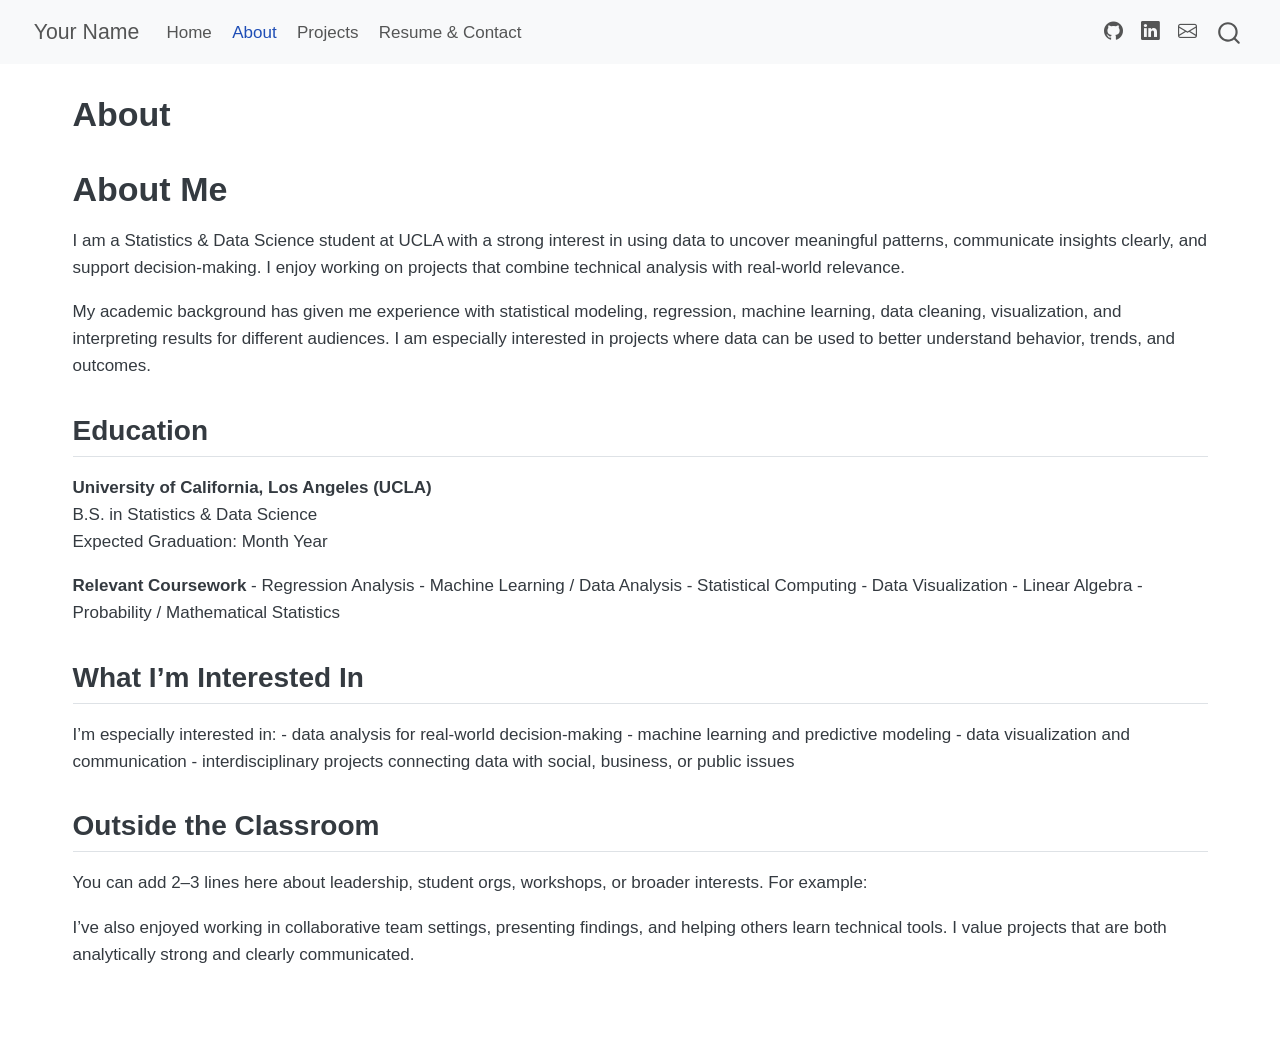
==== docs/about.html @ 76c294b5 "website build" ====
<!DOCTYPE html>
<html xmlns="http://www.w3.org/1999/xhtml" lang="en" xml:lang="en"><head>

<meta charset="utf-8">
<meta name="generator" content="quarto-1.8.25">

<meta name="viewport" content="width=device-width, initial-scale=1.0, user-scalable=yes">


<title>About – Your Name</title>
<style>
code{white-space: pre-wrap;}
span.smallcaps{font-variant: small-caps;}
div.columns{display: flex; gap: min(4vw, 1.5em);}
div.column{flex: auto; overflow-x: auto;}
div.hanging-indent{margin-left: 1.5em; text-indent: -1.5em;}
ul.task-list{list-style: none;}
ul.task-list li input[type="checkbox"] {
  width: 0.8em;
  margin: 0 0.8em 0.2em -1em; /* quarto-specific, see https://github.com/quarto-dev/quarto-cli/issues/4556 */ 
  vertical-align: middle;
}
</style>


<script src="site_libs/quarto-nav/quarto-nav.js"></script>
<script src="site_libs/quarto-nav/headroom.min.js"></script>
<script src="site_libs/clipboard/clipboard.min.js"></script>
<script src="site_libs/quarto-search/autocomplete.umd.js"></script>
<script src="site_libs/quarto-search/fuse.min.js"></script>
<script src="site_libs/quarto-search/quarto-search.js"></script>
<meta name="quarto:offset" content="./">
<script src="site_libs/quarto-html/quarto.js" type="module"></script>
<script src="site_libs/quarto-html/tabsets/tabsets.js" type="module"></script>
<script src="site_libs/quarto-html/axe/axe-check.js" type="module"></script>
<script src="site_libs/quarto-html/popper.min.js"></script>
<script src="site_libs/quarto-html/tippy.umd.min.js"></script>
<script src="site_libs/quarto-html/anchor.min.js"></script>
<link href="site_libs/quarto-html/tippy.css" rel="stylesheet">
<link href="site_libs/quarto-html/quarto-syntax-highlighting-7b89279ff1a6dce999919e0e67d4d9ec.css" rel="stylesheet" id="quarto-text-highlighting-styles">
<script src="site_libs/bootstrap/bootstrap.min.js"></script>
<link href="site_libs/bootstrap/bootstrap-icons.css" rel="stylesheet">
<link href="site_libs/bootstrap/bootstrap-e31584831b205ffbb2d98406f31c2a5b.min.css" rel="stylesheet" append-hash="true" id="quarto-bootstrap" data-mode="light">
<script id="quarto-search-options" type="application/json">{
  "location": "navbar",
  "copy-button": false,
  "collapse-after": 3,
  "panel-placement": "end",
  "type": "overlay",
  "limit": 50,
  "keyboard-shortcut": [
    "f",
    "/",
    "s"
  ],
  "show-item-context": false,
  "language": {
    "search-no-results-text": "No results",
    "search-matching-documents-text": "matching documents",
    "search-copy-link-title": "Copy link to search",
    "search-hide-matches-text": "Hide additional matches",
    "search-more-match-text": "more match in this document",
    "search-more-matches-text": "more matches in this document",
    "search-clear-button-title": "Clear",
    "search-text-placeholder": "",
    "search-detached-cancel-button-title": "Cancel",
    "search-submit-button-title": "Submit",
    "search-label": "Search"
  }
}</script>


<link rel="stylesheet" href="styles.css">
</head>

<body class="nav-fixed quarto-light">

<div id="quarto-search-results"></div>
  <header id="quarto-header" class="headroom fixed-top">
    <nav class="navbar navbar-expand-lg " data-bs-theme="dark">
      <div class="navbar-container container-fluid">
      <div class="navbar-brand-container mx-auto">
    <a href="./index.html" class="navbar-brand navbar-brand-logo">
    </a>
    <a class="navbar-brand" href="./index.html">
    <span class="navbar-title">Your Name</span>
    </a>
  </div>
            <div id="quarto-search" class="" title="Search"></div>
          <button class="navbar-toggler" type="button" data-bs-toggle="collapse" data-bs-target="#navbarCollapse" aria-controls="navbarCollapse" role="menu" aria-expanded="false" aria-label="Toggle navigation" onclick="if (window.quartoToggleHeadroom) { window.quartoToggleHeadroom(); }">
  <span class="navbar-toggler-icon"></span>
</button>
          <div class="collapse navbar-collapse" id="navbarCollapse">
            <ul class="navbar-nav navbar-nav-scroll me-auto">
  <li class="nav-item">
    <a class="nav-link" href="./index.html"> 
<span class="menu-text">Home</span></a>
  </li>  
  <li class="nav-item">
    <a class="nav-link active" href="./about.html" aria-current="page"> 
<span class="menu-text">About</span></a>
  </li>  
  <li class="nav-item">
    <a class="nav-link" href="./projects.html"> 
<span class="menu-text">Projects</span></a>
  </li>  
  <li class="nav-item">
    <a class="nav-link" href="./resume.html"> 
<span class="menu-text">Resume &amp; Contact</span></a>
  </li>  
</ul>
            <ul class="navbar-nav navbar-nav-scroll ms-auto">
  <li class="nav-item compact">
    <a class="nav-link" href="https://github.com/yourusername"> <i class="bi bi-github" role="img">
</i> 
<span class="menu-text"></span></a>
  </li>  
  <li class="nav-item compact">
    <a class="nav-link" href="https://www.linkedin.com/in/yourlinkedin"> <i class="bi bi-linkedin" role="img">
</i> 
<span class="menu-text"></span></a>
  </li>  
  <li class="nav-item compact">
    <a class="nav-link" href="mailto:youremail@example.com"> <i class="bi bi-envelope" role="img">
</i> 
<span class="menu-text"></span></a>
  </li>  
</ul>
          </div> <!-- /navcollapse -->
            <div class="quarto-navbar-tools">
</div>
      </div> <!-- /container-fluid -->
    </nav>
</header>
<!-- content -->
<div id="quarto-content" class="quarto-container page-columns page-rows-contents page-layout-full page-navbar">
<!-- sidebar -->
<!-- margin-sidebar -->
    
<!-- main -->
<main class="content column-page" id="quarto-document-content">

<header id="title-block-header" class="quarto-title-block default">
<div class="quarto-title">
<h1 class="title">About</h1>
</div>



<div class="quarto-title-meta column-page">

    
  
    
  </div>
  


</header>


<section id="about-me" class="level1">
<h1>About Me</h1>
<p>I am a Statistics &amp; Data Science student at UCLA with a strong interest in using data to uncover meaningful patterns, communicate insights clearly, and support decision-making. I enjoy working on projects that combine technical analysis with real-world relevance.</p>
<p>My academic background has given me experience with statistical modeling, regression, machine learning, data cleaning, visualization, and interpreting results for different audiences. I am especially interested in projects where data can be used to better understand behavior, trends, and outcomes.</p>
<section id="education" class="level2">
<h2 class="anchored" data-anchor-id="education">Education</h2>
<p><strong>University of California, Los Angeles (UCLA)</strong><br>
B.S. in Statistics &amp; Data Science<br>
Expected Graduation: Month Year</p>
<p><strong>Relevant Coursework</strong> - Regression Analysis - Machine Learning / Data Analysis - Statistical Computing - Data Visualization - Linear Algebra - Probability / Mathematical Statistics</p>
</section>
<section id="what-im-interested-in" class="level2">
<h2 class="anchored" data-anchor-id="what-im-interested-in">What I’m Interested In</h2>
<p>I’m especially interested in: - data analysis for real-world decision-making - machine learning and predictive modeling - data visualization and communication - interdisciplinary projects connecting data with social, business, or public issues</p>
</section>
<section id="outside-the-classroom" class="level2">
<h2 class="anchored" data-anchor-id="outside-the-classroom">Outside the Classroom</h2>
<p>You can add 2–3 lines here about leadership, student orgs, workshops, or broader interests. For example:</p>
<p>I’ve also enjoyed working in collaborative team settings, presenting findings, and helping others learn technical tools. I value projects that are both analytically strong and clearly communicated.</p>


</section>
</section>

</main> <!-- /main -->
<script id="quarto-html-after-body" type="application/javascript">
  window.document.addEventListener("DOMContentLoaded", function (event) {
    const icon = "";
    const anchorJS = new window.AnchorJS();
    anchorJS.options = {
      placement: 'right',
      icon: icon
    };
    anchorJS.add('.anchored');
    const isCodeAnnotation = (el) => {
      for (const clz of el.classList) {
        if (clz.startsWith('code-annotation-')) {                     
          return true;
        }
      }
      return false;
    }
    const onCopySuccess = function(e) {
      // button target
      const button = e.trigger;
      // don't keep focus
      button.blur();
      // flash "checked"
      button.classList.add('code-copy-button-checked');
      var currentTitle = button.getAttribute("title");
      button.setAttribute("title", "Copied!");
      let tooltip;
      if (window.bootstrap) {
        button.setAttribute("data-bs-toggle", "tooltip");
        button.setAttribute("data-bs-placement", "left");
        button.setAttribute("data-bs-title", "Copied!");
        tooltip = new bootstrap.Tooltip(button, 
          { trigger: "manual", 
            customClass: "code-copy-button-tooltip",
            offset: [0, -8]});
        tooltip.show();    
      }
      setTimeout(function() {
        if (tooltip) {
          tooltip.hide();
          button.removeAttribute("data-bs-title");
          button.removeAttribute("data-bs-toggle");
          button.removeAttribute("data-bs-placement");
        }
        button.setAttribute("title", currentTitle);
        button.classList.remove('code-copy-button-checked');
      }, 1000);
      // clear code selection
      e.clearSelection();
    }
    const getTextToCopy = function(trigger) {
      const outerScaffold = trigger.parentElement.cloneNode(true);
      const codeEl = outerScaffold.querySelector('code');
      for (const childEl of codeEl.children) {
        if (isCodeAnnotation(childEl)) {
          childEl.remove();
        }
      }
      return codeEl.innerText;
    }
    const clipboard = new window.ClipboardJS('.code-copy-button:not([data-in-quarto-modal])', {
      text: getTextToCopy
    });
    clipboard.on('success', onCopySuccess);
    if (window.document.getElementById('quarto-embedded-source-code-modal')) {
      const clipboardModal = new window.ClipboardJS('.code-copy-button[data-in-quarto-modal]', {
        text: getTextToCopy,
        container: window.document.getElementById('quarto-embedded-source-code-modal')
      });
      clipboardModal.on('success', onCopySuccess);
    }
      var localhostRegex = new RegExp(/^(?:http|https):\/\/localhost\:?[0-9]*\//);
      var mailtoRegex = new RegExp(/^mailto:/);
        var filterRegex = new RegExp('/' + window.location.host + '/');
      var isInternal = (href) => {
          return filterRegex.test(href) || localhostRegex.test(href) || mailtoRegex.test(href);
      }
      // Inspect non-navigation links and adorn them if external
     var links = window.document.querySelectorAll('a[href]:not(.nav-link):not(.navbar-brand):not(.toc-action):not(.sidebar-link):not(.sidebar-item-toggle):not(.pagination-link):not(.no-external):not([aria-hidden]):not(.dropdown-item):not(.quarto-navigation-tool):not(.about-link)');
      for (var i=0; i<links.length; i++) {
        const link = links[i];
        if (!isInternal(link.href)) {
          // undo the damage that might have been done by quarto-nav.js in the case of
          // links that we want to consider external
          if (link.dataset.originalHref !== undefined) {
            link.href = link.dataset.originalHref;
          }
        }
      }
    function tippyHover(el, contentFn, onTriggerFn, onUntriggerFn) {
      const config = {
        allowHTML: true,
        maxWidth: 500,
        delay: 100,
        arrow: false,
        appendTo: function(el) {
            return el.parentElement;
        },
        interactive: true,
        interactiveBorder: 10,
        theme: 'quarto',
        placement: 'bottom-start',
      };
      if (contentFn) {
        config.content = contentFn;
      }
      if (onTriggerFn) {
        config.onTrigger = onTriggerFn;
      }
      if (onUntriggerFn) {
        config.onUntrigger = onUntriggerFn;
      }
      window.tippy(el, config); 
    }
    const noterefs = window.document.querySelectorAll('a[role="doc-noteref"]');
    for (var i=0; i<noterefs.length; i++) {
      const ref = noterefs[i];
      tippyHover(ref, function() {
        // use id or data attribute instead here
        let href = ref.getAttribute('data-footnote-href') || ref.getAttribute('href');
        try { href = new URL(href).hash; } catch {}
        const id = href.replace(/^#\/?/, "");
        const note = window.document.getElementById(id);
        if (note) {
          return note.innerHTML;
        } else {
          return "";
        }
      });
    }
    const xrefs = window.document.querySelectorAll('a.quarto-xref');
    const processXRef = (id, note) => {
      // Strip column container classes
      const stripColumnClz = (el) => {
        el.classList.remove("page-full", "page-columns");
        if (el.children) {
          for (const child of el.children) {
            stripColumnClz(child);
          }
        }
      }
      stripColumnClz(note)
      if (id === null || id.startsWith('sec-')) {
        // Special case sections, only their first couple elements
        const container = document.createElement("div");
        if (note.children && note.children.length > 2) {
          container.appendChild(note.children[0].cloneNode(true));
          for (let i = 1; i < note.children.length; i++) {
            const child = note.children[i];
            if (child.tagName === "P" && child.innerText === "") {
              continue;
            } else {
              container.appendChild(child.cloneNode(true));
              break;
            }
          }
          if (window.Quarto?.typesetMath) {
            window.Quarto.typesetMath(container);
          }
          return container.innerHTML
        } else {
          if (window.Quarto?.typesetMath) {
            window.Quarto.typesetMath(note);
          }
          return note.innerHTML;
        }
      } else {
        // Remove any anchor links if they are present
        const anchorLink = note.querySelector('a.anchorjs-link');
        if (anchorLink) {
          anchorLink.remove();
        }
        if (window.Quarto?.typesetMath) {
          window.Quarto.typesetMath(note);
        }
        if (note.classList.contains("callout")) {
          return note.outerHTML;
        } else {
          return note.innerHTML;
        }
      }
    }
    for (var i=0; i<xrefs.length; i++) {
      const xref = xrefs[i];
      tippyHover(xref, undefined, function(instance) {
        instance.disable();
        let url = xref.getAttribute('href');
        let hash = undefined; 
        if (url.startsWith('#')) {
          hash = url;
        } else {
          try { hash = new URL(url).hash; } catch {}
        }
        if (hash) {
          const id = hash.replace(/^#\/?/, "");
          const note = window.document.getElementById(id);
          if (note !== null) {
            try {
              const html = processXRef(id, note.cloneNode(true));
              instance.setContent(html);
            } finally {
              instance.enable();
              instance.show();
            }
          } else {
            // See if we can fetch this
            fetch(url.split('#')[0])
            .then(res => res.text())
            .then(html => {
              const parser = new DOMParser();
              const htmlDoc = parser.parseFromString(html, "text/html");
              const note = htmlDoc.getElementById(id);
              if (note !== null) {
                const html = processXRef(id, note);
                instance.setContent(html);
              } 
            }).finally(() => {
              instance.enable();
              instance.show();
            });
          }
        } else {
          // See if we can fetch a full url (with no hash to target)
          // This is a special case and we should probably do some content thinning / targeting
          fetch(url)
          .then(res => res.text())
          .then(html => {
            const parser = new DOMParser();
            const htmlDoc = parser.parseFromString(html, "text/html");
            const note = htmlDoc.querySelector('main.content');
            if (note !== null) {
              // This should only happen for chapter cross references
              // (since there is no id in the URL)
              // remove the first header
              if (note.children.length > 0 && note.children[0].tagName === "HEADER") {
                note.children[0].remove();
              }
              const html = processXRef(null, note);
              instance.setContent(html);
            } 
          }).finally(() => {
            instance.enable();
            instance.show();
          });
        }
      }, function(instance) {
      });
    }
        let selectedAnnoteEl;
        const selectorForAnnotation = ( cell, annotation) => {
          let cellAttr = 'data-code-cell="' + cell + '"';
          let lineAttr = 'data-code-annotation="' +  annotation + '"';
          const selector = 'span[' + cellAttr + '][' + lineAttr + ']';
          return selector;
        }
        const selectCodeLines = (annoteEl) => {
          const doc = window.document;
          const targetCell = annoteEl.getAttribute("data-target-cell");
          const targetAnnotation = annoteEl.getAttribute("data-target-annotation");
          const annoteSpan = window.document.querySelector(selectorForAnnotation(targetCell, targetAnnotation));
          const lines = annoteSpan.getAttribute("data-code-lines").split(",");
          const lineIds = lines.map((line) => {
            return targetCell + "-" + line;
          })
          let top = null;
          let height = null;
          let parent = null;
          if (lineIds.length > 0) {
              //compute the position of the single el (top and bottom and make a div)
              const el = window.document.getElementById(lineIds[0]);
              top = el.offsetTop;
              height = el.offsetHeight;
              parent = el.parentElement.parentElement;
            if (lineIds.length > 1) {
              const lastEl = window.document.getElementById(lineIds[lineIds.length - 1]);
              const bottom = lastEl.offsetTop + lastEl.offsetHeight;
              height = bottom - top;
            }
            if (top !== null && height !== null && parent !== null) {
              // cook up a div (if necessary) and position it 
              let div = window.document.getElementById("code-annotation-line-highlight");
              if (div === null) {
                div = window.document.createElement("div");
                div.setAttribute("id", "code-annotation-line-highlight");
                div.style.position = 'absolute';
                parent.appendChild(div);
              }
              div.style.top = top - 2 + "px";
              div.style.height = height + 4 + "px";
              div.style.left = 0;
              let gutterDiv = window.document.getElementById("code-annotation-line-highlight-gutter");
              if (gutterDiv === null) {
                gutterDiv = window.document.createElement("div");
                gutterDiv.setAttribute("id", "code-annotation-line-highlight-gutter");
                gutterDiv.style.position = 'absolute';
                const codeCell = window.document.getElementById(targetCell);
                const gutter = codeCell.querySelector('.code-annotation-gutter');
                gutter.appendChild(gutterDiv);
              }
              gutterDiv.style.top = top - 2 + "px";
              gutterDiv.style.height = height + 4 + "px";
            }
            selectedAnnoteEl = annoteEl;
          }
        };
        const unselectCodeLines = () => {
          const elementsIds = ["code-annotation-line-highlight", "code-annotation-line-highlight-gutter"];
          elementsIds.forEach((elId) => {
            const div = window.document.getElementById(elId);
            if (div) {
              div.remove();
            }
          });
          selectedAnnoteEl = undefined;
        };
          // Handle positioning of the toggle
      window.addEventListener(
        "resize",
        throttle(() => {
          elRect = undefined;
          if (selectedAnnoteEl) {
            selectCodeLines(selectedAnnoteEl);
          }
        }, 10)
      );
      function throttle(fn, ms) {
      let throttle = false;
      let timer;
        return (...args) => {
          if(!throttle) { // first call gets through
              fn.apply(this, args);
              throttle = true;
          } else { // all the others get throttled
              if(timer) clearTimeout(timer); // cancel #2
              timer = setTimeout(() => {
                fn.apply(this, args);
                timer = throttle = false;
              }, ms);
          }
        };
      }
        // Attach click handler to the DT
        const annoteDls = window.document.querySelectorAll('dt[data-target-cell]');
        for (const annoteDlNode of annoteDls) {
          annoteDlNode.addEventListener('click', (event) => {
            const clickedEl = event.target;
            if (clickedEl !== selectedAnnoteEl) {
              unselectCodeLines();
              const activeEl = window.document.querySelector('dt[data-target-cell].code-annotation-active');
              if (activeEl) {
                activeEl.classList.remove('code-annotation-active');
              }
              selectCodeLines(clickedEl);
              clickedEl.classList.add('code-annotation-active');
            } else {
              // Unselect the line
              unselectCodeLines();
              clickedEl.classList.remove('code-annotation-active');
            }
          });
        }
    const findCites = (el) => {
      const parentEl = el.parentElement;
      if (parentEl) {
        const cites = parentEl.dataset.cites;
        if (cites) {
          return {
            el,
            cites: cites.split(' ')
          };
        } else {
          return findCites(el.parentElement)
        }
      } else {
        return undefined;
      }
    };
    var bibliorefs = window.document.querySelectorAll('a[role="doc-biblioref"]');
    for (var i=0; i<bibliorefs.length; i++) {
      const ref = bibliorefs[i];
      const citeInfo = findCites(ref);
      if (citeInfo) {
        tippyHover(citeInfo.el, function() {
          var popup = window.document.createElement('div');
          citeInfo.cites.forEach(function(cite) {
            var citeDiv = window.document.createElement('div');
            citeDiv.classList.add('hanging-indent');
            citeDiv.classList.add('csl-entry');
            var biblioDiv = window.document.getElementById('ref-' + cite);
            if (biblioDiv) {
              citeDiv.innerHTML = biblioDiv.innerHTML;
            }
            popup.appendChild(citeDiv);
          });
          return popup.innerHTML;
        });
      }
    }
  });
  </script>
</div> <!-- /content -->




</body></html>
---- docs/site_libs/quarto-html/tippy.css ----
.tippy-box[data-animation=fade][data-state=hidden]{opacity:0}[data-tippy-root]{max-width:calc(100vw - 10px)}.tippy-box{position:relative;background-color:#333;color:#fff;border-radius:4px;font-size:14px;line-height:1.4;white-space:normal;outline:0;transition-property:transform,visibility,opacity}.tippy-box[data-placement^=top]>.tippy-arrow{bottom:0}.tippy-box[data-placement^=top]>.tippy-arrow:before{bottom:-7px;left:0;border-width:8px 8px 0;border-top-color:initial;transform-origin:center top}.tippy-box[data-placement^=bottom]>.tippy-arrow{top:0}.tippy-box[data-placement^=bottom]>.tippy-arrow:before{top:-7px;left:0;border-width:0 8px 8px;border-bottom-color:initial;transform-origin:center bottom}.tippy-box[data-placement^=left]>.tippy-arrow{right:0}.tippy-box[data-placement^=left]>.tippy-arrow:before{border-width:8px 0 8px 8px;border-left-color:initial;right:-7px;transform-origin:center left}.tippy-box[data-placement^=right]>.tippy-arrow{left:0}.tippy-box[data-placement^=right]>.tippy-arrow:before{left:-7px;border-width:8px 8px 8px 0;border-right-color:initial;transform-origin:center right}.tippy-box[data-inertia][data-state=visible]{transition-timing-function:cubic-bezier(.54,1.5,.38,1.11)}.tippy-arrow{width:16px;height:16px;color:#333}.tippy-arrow:before{content:"";position:absolute;border-color:transparent;border-style:solid}.tippy-content{position:relative;padding:5px 9px;z-index:1}
---- docs/site_libs/quarto-html/quarto-syntax-highlighting-7b89279ff1a6dce999919e0e67d4d9ec.css ----
/* quarto syntax highlight colors */
:root {
  --quarto-hl-ot-color: #003B4F;
  --quarto-hl-at-color: #657422;
  --quarto-hl-ss-color: #20794D;
  --quarto-hl-an-color: #5E5E5E;
  --quarto-hl-fu-color: #4758AB;
  --quarto-hl-st-color: #20794D;
  --quarto-hl-cf-color: #003B4F;
  --quarto-hl-op-color: #5E5E5E;
  --quarto-hl-er-color: #AD0000;
  --quarto-hl-bn-color: #AD0000;
  --quarto-hl-al-color: #AD0000;
  --quarto-hl-va-color: #111111;
  --quarto-hl-bu-color: inherit;
  --quarto-hl-ex-color: inherit;
  --quarto-hl-pp-color: #AD0000;
  --quarto-hl-in-color: #5E5E5E;
  --quarto-hl-vs-color: #20794D;
  --quarto-hl-wa-color: #5E5E5E;
  --quarto-hl-do-color: #5E5E5E;
  --quarto-hl-im-color: #00769E;
  --quarto-hl-ch-color: #20794D;
  --quarto-hl-dt-color: #AD0000;
  --quarto-hl-fl-color: #AD0000;
  --quarto-hl-co-color: #5E5E5E;
  --quarto-hl-cv-color: #5E5E5E;
  --quarto-hl-cn-color: #8f5902;
  --quarto-hl-sc-color: #5E5E5E;
  --quarto-hl-dv-color: #AD0000;
  --quarto-hl-kw-color: #003B4F;
}

/* other quarto variables */
:root {
  --quarto-font-monospace: SFMono-Regular, Menlo, Monaco, Consolas, "Liberation Mono", "Courier New", monospace;
}

/* syntax highlight based on Pandoc's rules */
pre > code.sourceCode > span {
  color: #003B4F;
}

code.sourceCode > span {
  color: #003B4F;
}

div.sourceCode,
div.sourceCode pre.sourceCode {
  color: #003B4F;
}

/* Normal */
code span {
  color: #003B4F;
}

/* Alert */
code span.al {
  color: #AD0000;
  font-style: inherit;
}

/* Annotation */
code span.an {
  color: #5E5E5E;
  font-style: inherit;
}

/* Attribute */
code span.at {
  color: #657422;
  font-style: inherit;
}

/* BaseN */
code span.bn {
  color: #AD0000;
  font-style: inherit;
}

/* BuiltIn */
code span.bu {
  font-style: inherit;
}

/* ControlFlow */
code span.cf {
  color: #003B4F;
  font-weight: bold;
  font-style: inherit;
}

/* Char */
code span.ch {
  color: #20794D;
  font-style: inherit;
}

/* Constant */
code span.cn {
  color: #8f5902;
  font-style: inherit;
}

/* Comment */
code span.co {
  color: #5E5E5E;
  font-style: inherit;
}

/* CommentVar */
code span.cv {
  color: #5E5E5E;
  font-style: italic;
}

/* Documentation */
code span.do {
  color: #5E5E5E;
  font-style: italic;
}

/* DataType */
code span.dt {
  color: #AD0000;
  font-style: inherit;
}

/* DecVal */
code span.dv {
  color: #AD0000;
  font-style: inherit;
}

/* Error */
code span.er {
  color: #AD0000;
  font-style: inherit;
}

/* Extension */
code span.ex {
  font-style: inherit;
}

/* Float */
code span.fl {
  color: #AD0000;
  font-style: inherit;
}

/* Function */
code span.fu {
  color: #4758AB;
  font-style: inherit;
}

/* Import */
code span.im {
  color: #00769E;
  font-style: inherit;
}

/* Information */
code span.in {
  color: #5E5E5E;
  font-style: inherit;
}

/* Keyword */
code span.kw {
  color: #003B4F;
  font-weight: bold;
  font-style: inherit;
}

/* Operator */
code span.op {
  color: #5E5E5E;
  font-style: inherit;
}

/* Other */
code span.ot {
  color: #003B4F;
  font-style: inherit;
}

/* Preprocessor */
code span.pp {
  color: #AD0000;
  font-style: inherit;
}

/* SpecialChar */
code span.sc {
  color: #5E5E5E;
  font-style: inherit;
}

/* SpecialString */
code span.ss {
  color: #20794D;
  font-style: inherit;
}

/* String */
code span.st {
  color: #20794D;
  font-style: inherit;
}

/* Variable */
code span.va {
  color: #111111;
  font-style: inherit;
}

/* VerbatimString */
code span.vs {
  color: #20794D;
  font-style: inherit;
}

/* Warning */
code span.wa {
  color: #5E5E5E;
  font-style: italic;
}

.prevent-inlining {
  content: "</";
}

/*# sourceMappingURL=3944bc705cfaf4c80e56f77c5205168a.css.map */
---- docs/styles.css ----
body {
  font-family: "Segoe UI", Arial, sans-serif;
  line-height: 1.6;
}

.navbar {
  font-weight: 500;
}

.hero-section {
  text-align: center;
  padding: 5rem 1rem 3rem 1rem;
  background: linear-gradient(to right, #f8f9fa, #e9f2ff);
  border-radius: 18px;
  margin-bottom: 2rem;
}

.hero-section h1 {
  font-size: 3rem;
  margin-bottom: 0.5rem;
}

.hero-section p {
  font-size: 1.2rem;
}

.grid {
  display: grid;
  grid-template-columns: repeat(auto-fit, minmax(250px, 1fr));
  gap: 1rem;
  margin-top: 2rem;
  margin-bottom: 2rem;
}

.card-custom {
  background: white;
  border: 1px solid #e5e5e5;
  border-radius: 16px;
  padding: 1.25rem;
  box-shadow: 0 4px 12px rgba(0,0,0,0.06);
}

.btn-custom {
  display: inline-block;
  margin: 0.5rem;
  padding: 0.75rem 1.25rem;
  background-color: #1f4e79;
  color: white;
  text-decoration: none;
  border-radius: 10px;
  font-weight: 600;
}

.btn-custom:hover {
  color: white;
  background-color: #173a5c;
}

.btn-custom-outline {
  display: inline-block;
  margin: 0.5rem;
  padding: 0.75rem 1.25rem;
  border: 2px solid #1f4e79;
  color: #1f4e79;
  text-decoration: none;
  border-radius: 10px;
  font-weight: 600;
}

.btn-custom-outline:hover {
  background-color: #1f4e79;
  color: white;
}

.profile-home {
  display: block;
  max-width: 220px;
  border-radius: 16px;
  margin: 2rem auto;
  box-shadow: 0 4px 12px rgba(0,0,0,0.12);
}
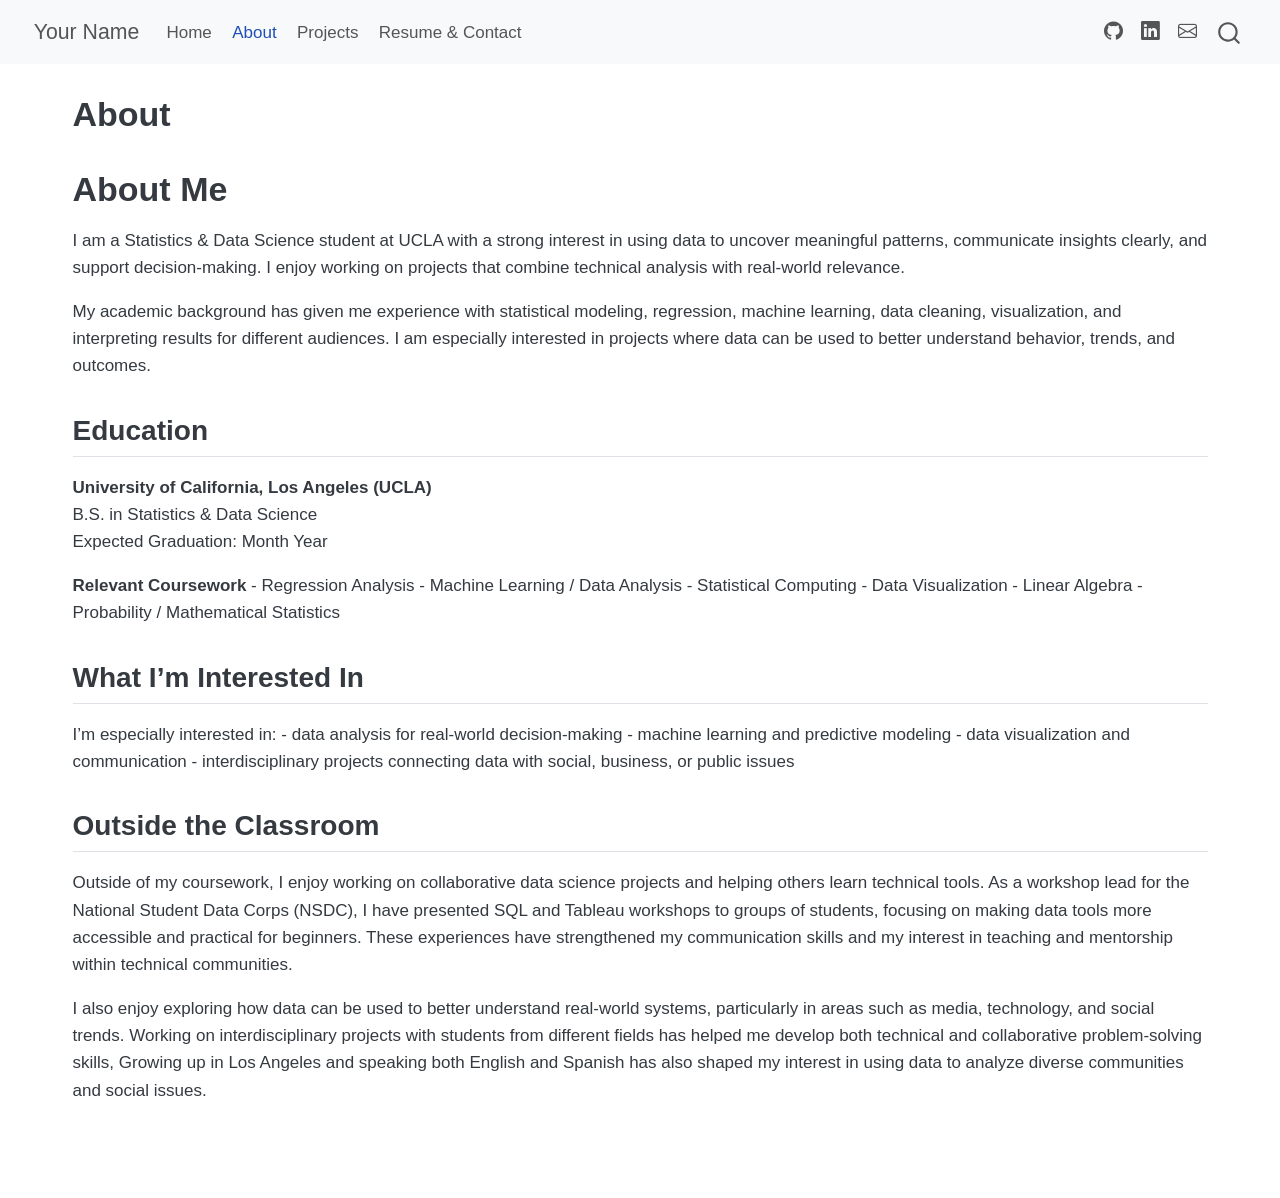
==== commit 794e9fd1: "background info" ====
--- a/docs/about.html
+++ b/docs/about.html
@@ -176,8 +176,8 @@
 </section>
 <section id="outside-the-classroom" class="level2">
 <h2 class="anchored" data-anchor-id="outside-the-classroom">Outside the Classroom</h2>
-<p>You can add 2–3 lines here about leadership, student orgs, workshops, or broader interests. For example:</p>
-<p>I’ve also enjoyed working in collaborative team settings, presenting findings, and helping others learn technical tools. I value projects that are both analytically strong and clearly communicated.</p>
+<p>Outside of my coursework, I enjoy working on collaborative data science projects and helping others learn technical tools. As a workshop lead for the National Student Data Corps (NSDC), I have presented SQL and Tableau workshops to groups of students, focusing on making data tools more accessible and practical for beginners. These experiences have strengthened my communication skills and my interest in teaching and mentorship within technical communities.</p>
+<p>I also enjoy exploring how data can be used to better understand real-world systems, particularly in areas such as media, technology, and social trends. Working on interdisciplinary projects with students from different fields has helped me develop both technical and collaborative problem-solving skills, Growing up in Los Angeles and speaking both English and Spanish has also shaped my interest in using data to analyze diverse communities and social issues.</p>
 
 
 </section>
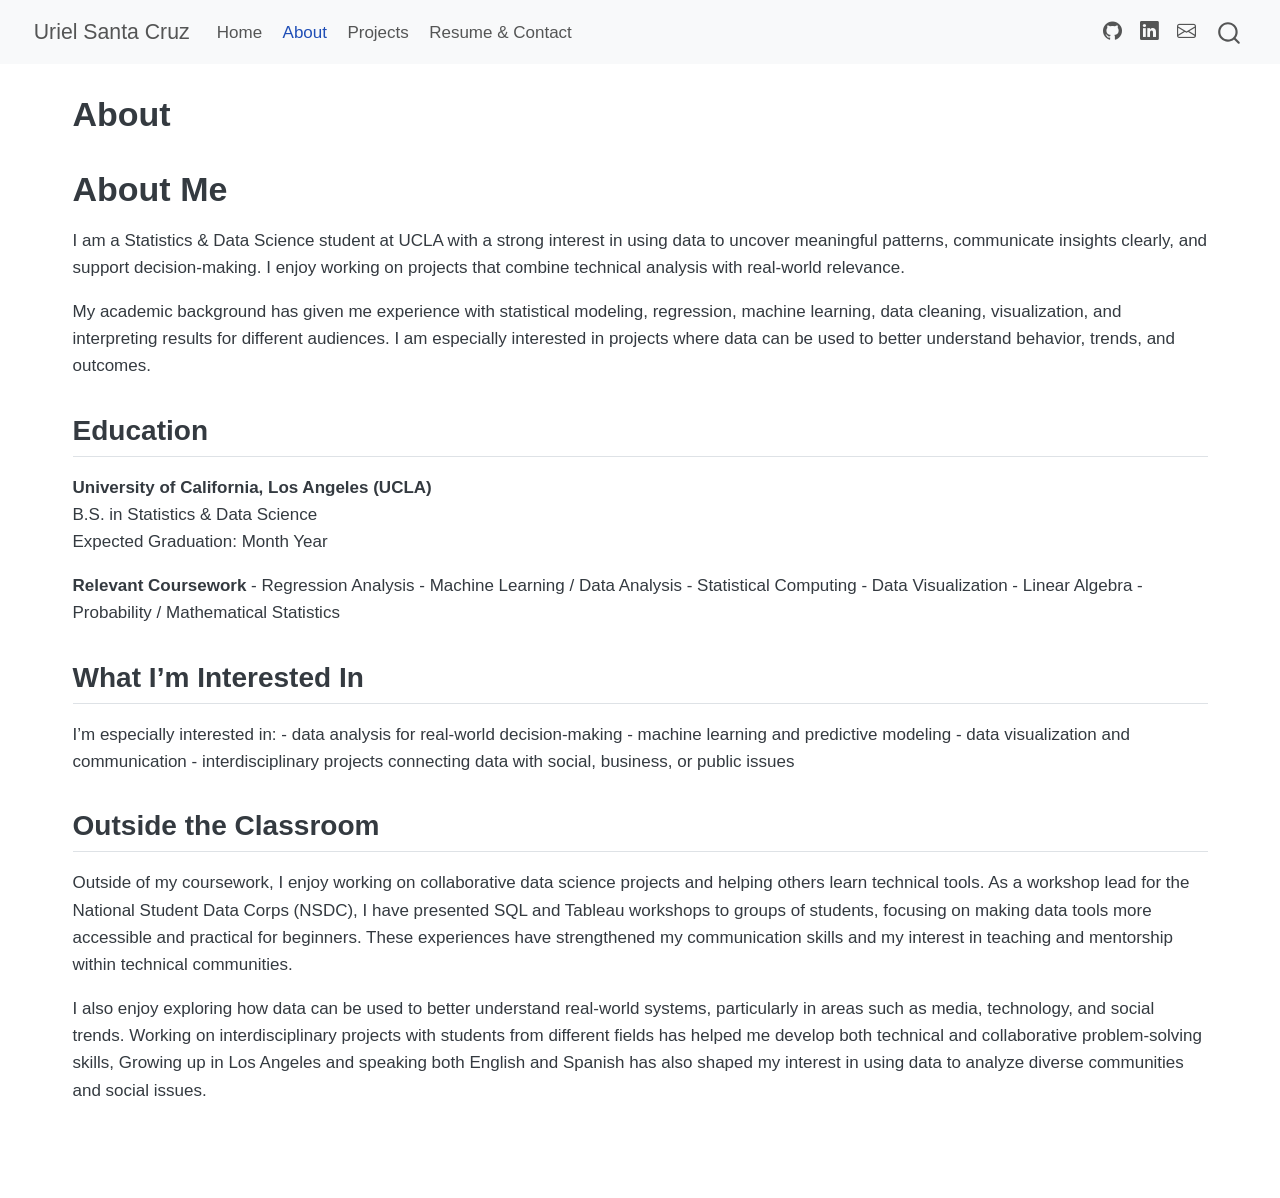
==== commit 8b4dc412: "personal contacts" ====
--- a/docs/about.html
+++ b/docs/about.html
@@ -7,7 +7,7 @@
 <meta name="viewport" content="width=device-width, initial-scale=1.0, user-scalable=yes">
 
 
-<title>About – Your Name</title>
+<title>About – Uriel Santa Cruz</title>
 <style>
 code{white-space: pre-wrap;}
 span.smallcaps{font-variant: small-caps;}
@@ -83,7 +83,7 @@
     <a href="./index.html" class="navbar-brand navbar-brand-logo">
     </a>
     <a class="navbar-brand" href="./index.html">
-    <span class="navbar-title">Your Name</span>
+    <span class="navbar-title">Uriel Santa Cruz</span>
     </a>
   </div>
             <div id="quarto-search" class="" title="Search"></div>
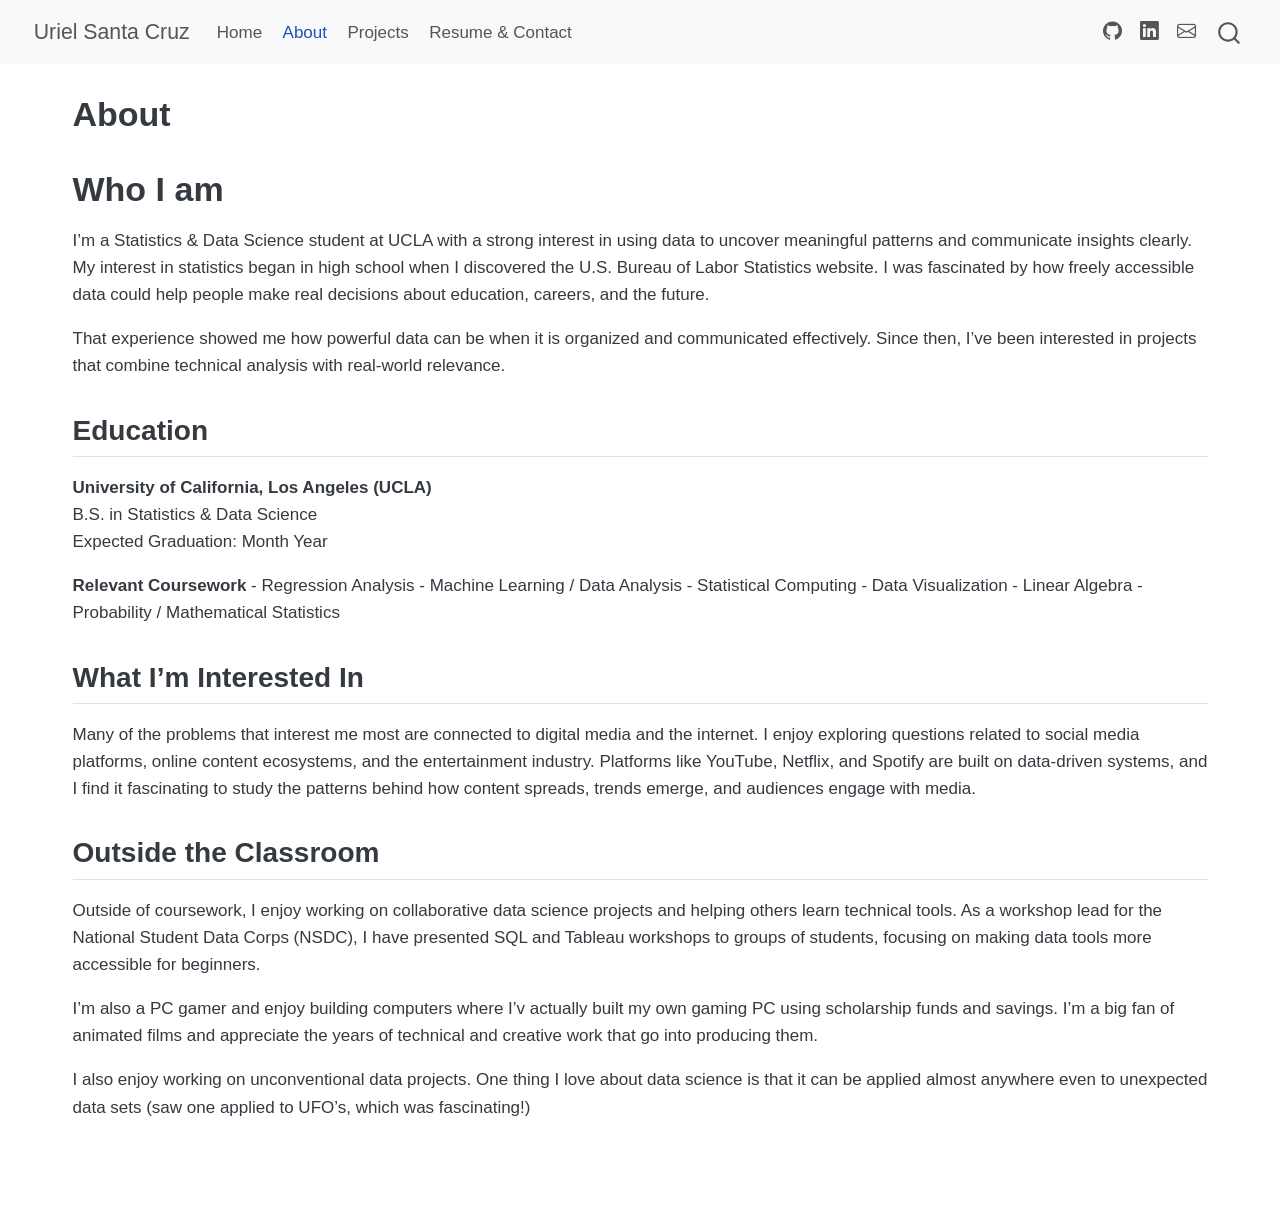
==== commit cf47b428: "update to about" ====
--- a/docs/about.html
+++ b/docs/about.html
@@ -111,17 +111,17 @@
 </ul>
             <ul class="navbar-nav navbar-nav-scroll ms-auto">
   <li class="nav-item compact">
-    <a class="nav-link" href="https://github.com/yourusername"> <i class="bi bi-github" role="img">
+    <a class="nav-link" href="https://github.com/urielc1"> <i class="bi bi-github" role="img">
 </i> 
 <span class="menu-text"></span></a>
   </li>  
   <li class="nav-item compact">
-    <a class="nav-link" href="https://www.linkedin.com/in/yourlinkedin"> <i class="bi bi-linkedin" role="img">
+    <a class="nav-link" href="https://www.linkedin.com/in/urielsc1"> <i class="bi bi-linkedin" role="img">
 </i> 
 <span class="menu-text"></span></a>
   </li>  
   <li class="nav-item compact">
-    <a class="nav-link" href="mailto:youremail@example.com"> <i class="bi bi-envelope" role="img">
+    <a class="nav-link" href="mailto:usantacruz05@gmail.com"> <i class="bi bi-envelope" role="img">
 </i> 
 <span class="menu-text"></span></a>
   </li>  
@@ -159,10 +159,10 @@
 </header>
 
 
-<section id="about-me" class="level1">
-<h1>About Me</h1>
-<p>I am a Statistics &amp; Data Science student at UCLA with a strong interest in using data to uncover meaningful patterns, communicate insights clearly, and support decision-making. I enjoy working on projects that combine technical analysis with real-world relevance.</p>
-<p>My academic background has given me experience with statistical modeling, regression, machine learning, data cleaning, visualization, and interpreting results for different audiences. I am especially interested in projects where data can be used to better understand behavior, trends, and outcomes.</p>
+<section id="who-i-am" class="level1">
+<h1>Who I am</h1>
+<p>I’m a Statistics &amp; Data Science student at UCLA with a strong interest in using data to uncover meaningful patterns and communicate insights clearly. My interest in statistics began in high school when I discovered the U.S. Bureau of Labor Statistics website. I was fascinated by how freely accessible data could help people make real decisions about education, careers, and the future.</p>
+<p>That experience showed me how powerful data can be when it is organized and communicated effectively. Since then, I’ve been interested in projects that combine technical analysis with real-world relevance.</p>
 <section id="education" class="level2">
 <h2 class="anchored" data-anchor-id="education">Education</h2>
 <p><strong>University of California, Los Angeles (UCLA)</strong><br>
@@ -172,12 +172,13 @@
 </section>
 <section id="what-im-interested-in" class="level2">
 <h2 class="anchored" data-anchor-id="what-im-interested-in">What I’m Interested In</h2>
-<p>I’m especially interested in: - data analysis for real-world decision-making - machine learning and predictive modeling - data visualization and communication - interdisciplinary projects connecting data with social, business, or public issues</p>
+<p>Many of the problems that interest me most are connected to digital media and the internet. I enjoy exploring questions related to social media platforms, online content ecosystems, and the entertainment industry. Platforms like YouTube, Netflix, and Spotify are built on data-driven systems, and I find it fascinating to study the patterns behind how content spreads, trends emerge, and audiences engage with media.</p>
 </section>
 <section id="outside-the-classroom" class="level2">
 <h2 class="anchored" data-anchor-id="outside-the-classroom">Outside the Classroom</h2>
-<p>Outside of my coursework, I enjoy working on collaborative data science projects and helping others learn technical tools. As a workshop lead for the National Student Data Corps (NSDC), I have presented SQL and Tableau workshops to groups of students, focusing on making data tools more accessible and practical for beginners. These experiences have strengthened my communication skills and my interest in teaching and mentorship within technical communities.</p>
-<p>I also enjoy exploring how data can be used to better understand real-world systems, particularly in areas such as media, technology, and social trends. Working on interdisciplinary projects with students from different fields has helped me develop both technical and collaborative problem-solving skills, Growing up in Los Angeles and speaking both English and Spanish has also shaped my interest in using data to analyze diverse communities and social issues.</p>
+<p>Outside of coursework, I enjoy working on collaborative data science projects and helping others learn technical tools. As a workshop lead for the National Student Data Corps (NSDC), I have presented SQL and Tableau workshops to groups of students, focusing on making data tools more accessible for beginners.</p>
+<p>I’m also a PC gamer and enjoy building computers where I’v actually built my own gaming PC using scholarship funds and savings. I’m a big fan of animated films and appreciate the years of technical and creative work that go into producing them.</p>
+<p>I also enjoy working on unconventional data projects. One thing I love about data science is that it can be applied almost anywhere even to unexpected data sets (saw one applied to UFO’s, which was fascinating!)</p>
 
 
 </section>
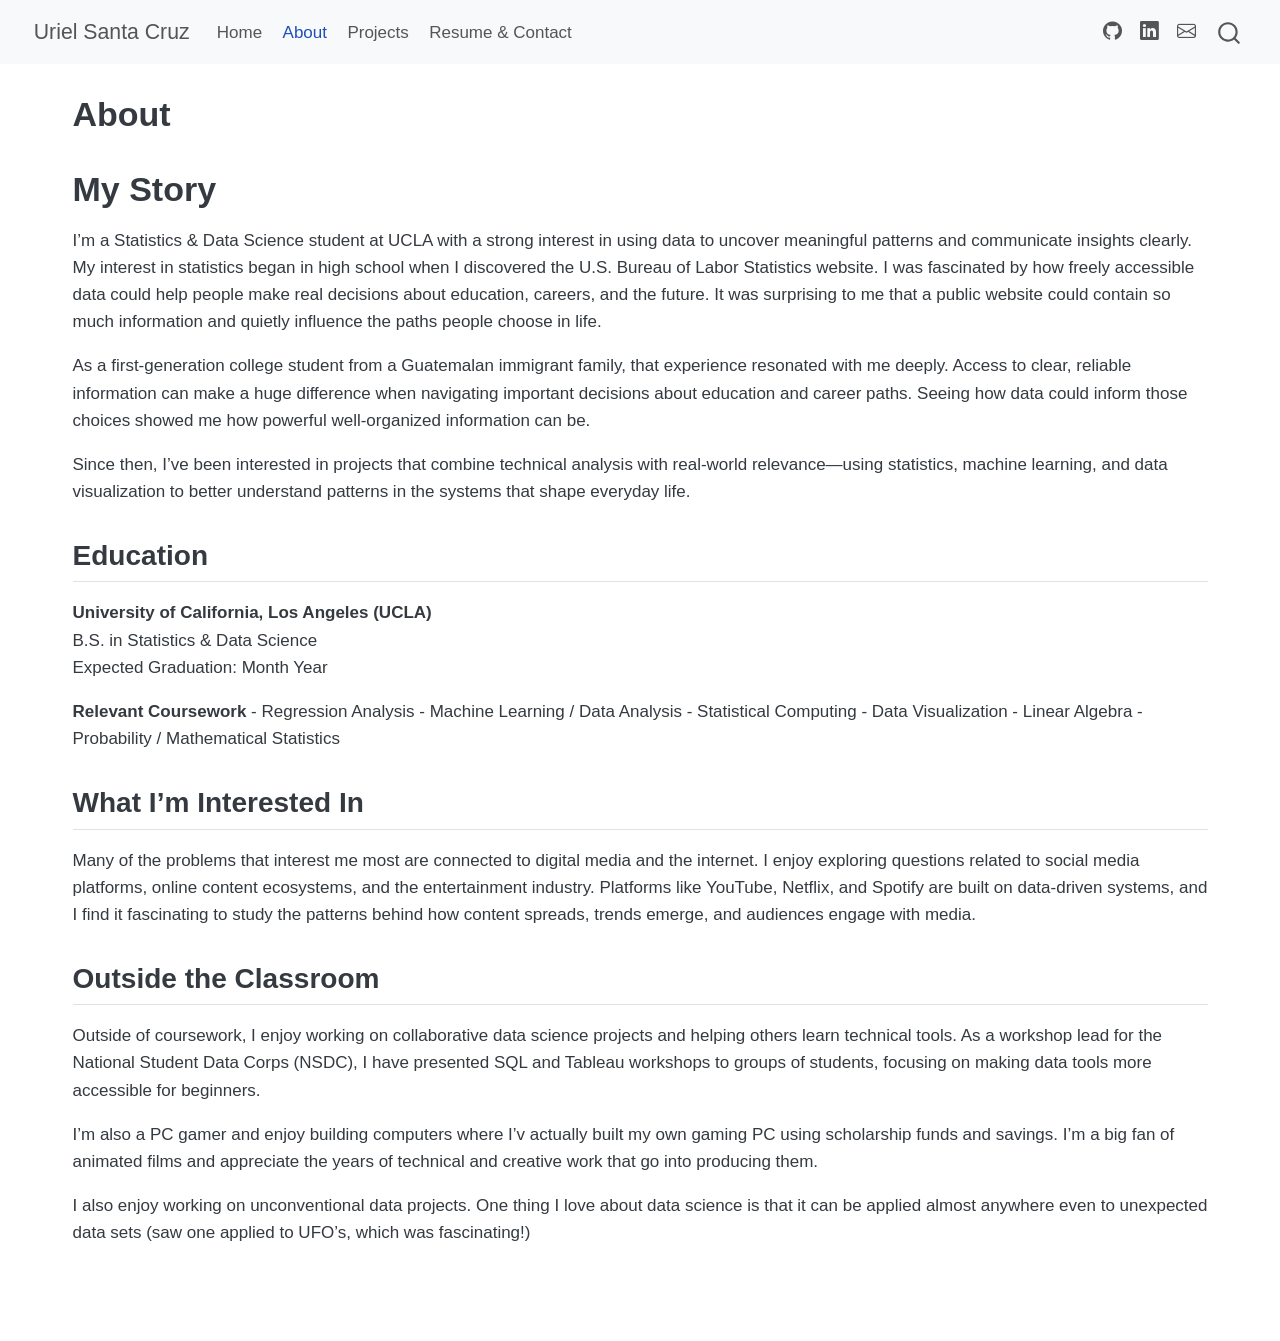
==== commit 5d5e6c8a: "about update" ====
--- a/docs/about.html
+++ b/docs/about.html
@@ -159,10 +159,11 @@
 </header>
 
 
-<section id="who-i-am" class="level1">
-<h1>Who I am</h1>
-<p>I’m a Statistics &amp; Data Science student at UCLA with a strong interest in using data to uncover meaningful patterns and communicate insights clearly. My interest in statistics began in high school when I discovered the U.S. Bureau of Labor Statistics website. I was fascinated by how freely accessible data could help people make real decisions about education, careers, and the future.</p>
-<p>That experience showed me how powerful data can be when it is organized and communicated effectively. Since then, I’ve been interested in projects that combine technical analysis with real-world relevance.</p>
+<section id="my-story" class="level1">
+<h1>My Story</h1>
+<p>I’m a Statistics &amp; Data Science student at UCLA with a strong interest in using data to uncover meaningful patterns and communicate insights clearly. My interest in statistics began in high school when I discovered the U.S. Bureau of Labor Statistics website. I was fascinated by how freely accessible data could help people make real decisions about education, careers, and the future. It was surprising to me that a public website could contain so much information and quietly influence the paths people choose in life.</p>
+<p>As a first-generation college student from a Guatemalan immigrant family, that experience resonated with me deeply. Access to clear, reliable information can make a huge difference when navigating important decisions about education and career paths. Seeing how data could inform those choices showed me how powerful well-organized information can be.</p>
+<p>Since then, I’ve been interested in projects that combine technical analysis with real-world relevance—using statistics, machine learning, and data visualization to better understand patterns in the systems that shape everyday life.</p>
 <section id="education" class="level2">
 <h2 class="anchored" data-anchor-id="education">Education</h2>
 <p><strong>University of California, Los Angeles (UCLA)</strong><br>
